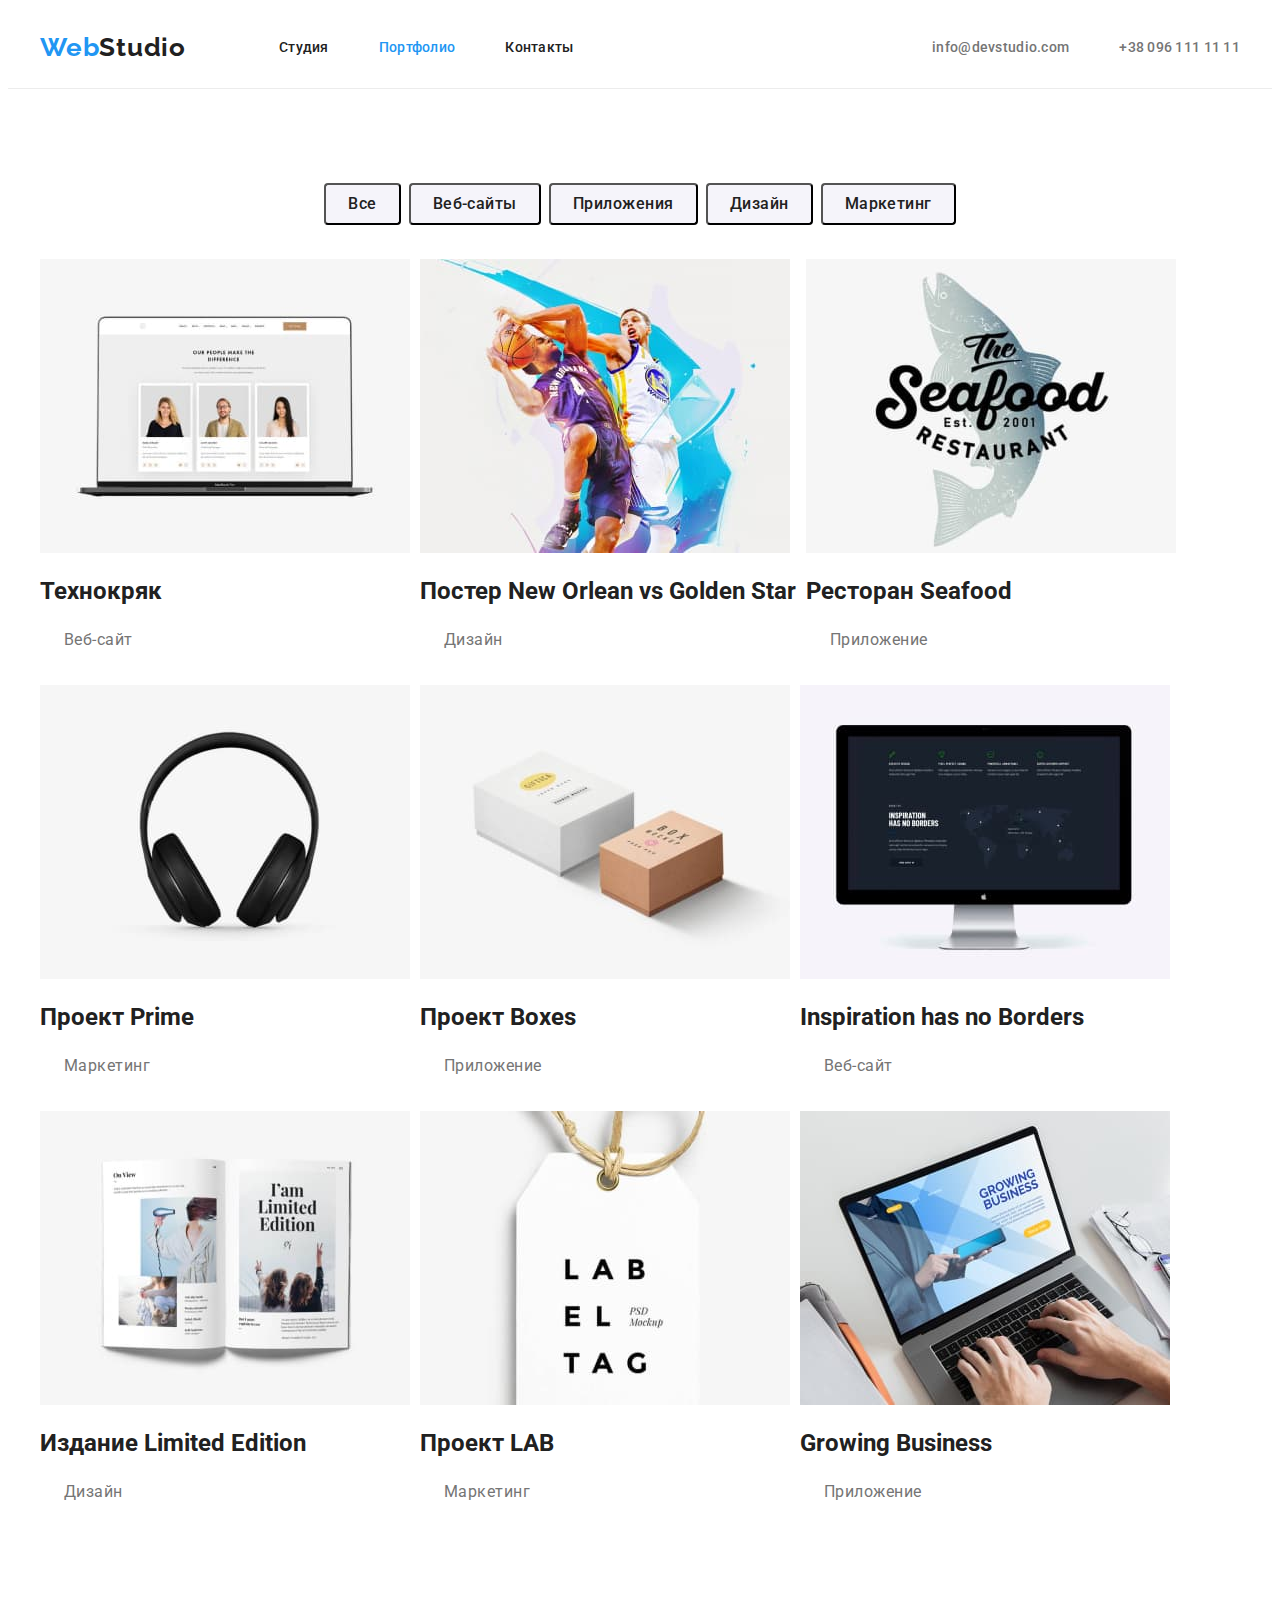
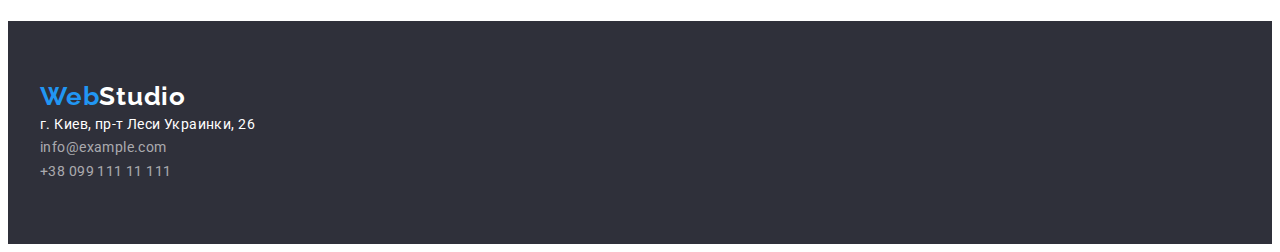
==== portfolio.html @ b8b25bc4 "Homework-03" ====
<!DOCTYPE html>
<html lang="ru">
<head>
    <meta charset="UTF-8">
    <meta http-equiv="X-UA-Compatible" content="IE=edge">
    <meta name="viewport" content="width=device-width, initial-scale=1.0">
    <title>Document</title>
    <link rel="preconnect" href="https://fonts.googleapis.com">
    <link rel="preconnect" href="https://fonts.gstatic.com" crossorigin>
    <link
        href="https://fonts.googleapis.com/css2?family=Montserrat:wght@400;700&family=Oleo+Script&family=Raleway:wght@700&family=Roboto:ital,wght@0,500;0,900;1,400;1,700&display=swap"
        rel="stylesheet">
    <link rel="stylesheet" href="https://cdnjs.cloudflare.com/ajax/libs/modern-normalize/1.1.0/modern-normalize.min.css"
        integrity="sha512-wpPYUAdjBVSE4KJnH1VR1HeZfpl1ub8YT/NKx4PuQ5NmX2tKuGu6U/JRp5y+Y8XG2tV+wKQpNHVUX03MfMFn9Q=="
        crossorigin="anonymous" referrerpolicy="no-referrer" />
    <link rel="stylesheet" href="./css/styles.css" />
</head>

<body>
    <header class="page-header">
        <div class="container main-nav">
            <nav class="main-nav">
                <a href="https://webstudio.com" class="header-logo">
                    <span>Web</span>Studio
                </a>
    
                <ul class="site-nav list">
                    <li class="item"><a href="./index.html" class="link">Cтудия</a></li>
                    <li class="item"><a href="" class="link current">Портфолио</a></li>
                    <li class="item"><a href="" class="link">Контакты</a></li>
                </ul>
            </nav>
            <ul class="auth-nav list">
                <li class="item"><a href="" class="link">info@devstudio.com</a></li>
                <li class="item"><a href="" class="link">+38 096 111 11 11</a></li>
            </ul>
        </div>
    </header>
    <main>
        <section class="filters">
            <div class="container">
            <h1 class="empty-title">Портфолио</h1>
            <ul class="filters-list">
                <li class="filters-item"><button type="button" class="filter">Все</button></li>
                <li class="filters-item"><button type="button" class="filter">Веб-сайты</button></li>
                <li class="filters-item"><button type="button" class="filter">Приложения</button></li>
                <li class="filters-item"><button type="button" class="filter">Дизайн</button></li>
                <li class="filters-item"><button type="button" class="filter">Маркетинг</button></li>
            </ul>
            </div>
        </section>    

        <section class="portfolio">  
            <div class="container">
            <ul class="card-set">
                <li class="portfolio-cards">
                    <a href=""><img src="./images2/img1.jpg" alt="Работа с ноутбуком" height="294" width="370" /></a>
                    <h2 class="portfolio-title">Технокряк</h2>
                    <p class="portfolio-text">Веб-сайт</p>
                </li>
                <li class="portfolio-cards">
                    <a href=""><img src="./images2/img2.jpg" alt="Баскетболисты" height="294" width="370" /></a>
                    <h2 class="portfolio-title">Постер New Orlean vs Golden Star</h2>
                    <p class="portfolio-text">Дизайн</p>
                </li>
                <li class="portfolio-cards">
                    <a href=""><img src="./images2/img3.jpg" alt="Эмблема ресторана" height="294" width="370" /></a>
                    <h2 class="portfolio-title">Ресторан Seafood</h2>
                    <p class="portfolio-text">Приложение</p>
                </li>
                <li class="portfolio-cards">
                    <a href=""><img src="./images2/img4.jpg" alt="Наушники" height="294" width="370" /></a>
                    <h2 class="portfolio-title">Проект Prime</h2>
                    <p class="portfolio-text">Маркетинг</p>
                </li>
                <li class="portfolio-cards">
                    <a href=""><img src="./images2/img5.jpg" alt="Коробки" height="294" width="370" /></a>
                    <h2 class="portfolio-title">Проект Boxes</h2>
                    <p class="portfolio-text">Приложение</p>
                </li>
                <li class="portfolio-cards">
                    <a href=""><img src="./images2/img6.jpg" alt="Монитор" height="294" width="370" /></a>
                    <h2 class="portfolio-title">Inspiration has no Borders</h2>
                    <p class="portfolio-text">Веб-сайт</p>
                </li>
                <li class="portfolio-cards">
                    <a href=""><img src="./images2/img7.jpg" alt="Книги" height="294" width="370" /></a>
                    <h2 class="portfolio-title">Издание Limited Edition</h2>
                    <p class="portfolio-text">Дизайн</p>
                </li>
                <li class="portfolio-cards">
                    <a href=""><img src="./images2/img8.jpg" alt="Табличка" height="294" width="370" /></a>
                    <h2 class="portfolio-title">Проект LAB</h2>
                    <p class="portfolio-text">Маркетинг</p>
                </li>
                <li class="portfolio-cards">
                    <a href=""><img src="./images2/img9.jpg" alt="Работа с ноутбуком" height="294" width="370" /></a>
                    <h2 class="portfolio-title">Growing Business</h2>
                    <p class="portfolio-text">Приложение</p>
                </li>
            </ul>
            </div>
        </section>
    </main>

    <footer class="footer list">
        <div class="container">
            <a href="https://webstudio.com" class="footer-logo">
                <span>Web</span>Studio
            </a>
            <address>
                <ul class="footer-auth-nav">
                    <li><a href="https://goo.gl/maps/1PGQHDeKXCLK9trN8" class="link">г. Киев, пр-т Леси Украинки, 26</a>
                    </li>
                    <li><a href="mailto:info@example.com" class="link-footer">info@example.com</a></li>
                    <li><a href="tel:+3809911111111" class="link-footer">+38 099 111 11 111</a></li>
                </ul>
            </address>
        </div>
    </footer>
</body>
</html>
---- css/styles.css ----
:root {
  --primary-text-color: #212121;
  --primary-white-color: #ffffff;
  --accent-color: #2196f3;
}

body {
  background-color: var(--primary-white-color);
  color: var(--primary-text-color);
  font-family: Roboto, sans-serif;
}

.list {
  padding: 0;
  margin: 0;
}
.container {
  padding-left: 15px;
  padding-right: 15px;
  width: 1200px;
  margin-left: auto;
  margin-right: auto;
}

ul {
  padding-left: 0;
  margin-top: 0;
  margin-bottom: 0;
  list-style: none;
  text-decoration: none;
}

.page-header {
  border-bottom: 1px solid #ececec;
}

.main-nav {
  display: flex;
  align-items: center;
}

.header-logo {
  margin-right: 93px;
  padding-top: 24px;
  padding-bottom: 25px;
  font-style: normal;
  font-weight: bold;
  font-size: 26px;
  line-height: 1.2;
  letter-spacing: 0.03em;
  color: var(--primary-text-color);
  font-family: Raleway, sans-serif;
  text-decoration: none;
}

.footer-logo {
  padding-top: 60px;
  margin-bottom: 20px;
  font-style: normal;
  font-weight: bold;
  font-size: 26px;
  line-height: 1.2;
  letter-spacing: 0.03em;
  color: #ffffff;
  font-family: Raleway, sans-serif;
  text-decoration: none;
}
.header-logo:hover,
.header-logo:focus {
  font-size: 26px;
}

.footer-logo:hover,
.footer-logo:focus {
  font-size: 26px;
}
span {
  color: #2196f3;
}

.site-nav {
  display: flex;
}
.site-nav .item:not(:last-child) {
  margin-right: 50px;
}

.site-nav .link {
  display: block;
  padding-top: 32px;
  padding-bottom: 32px;
  font-style: normal;
  font-weight: 500;
  font-size: 14px;
  line-height: 1.14;
  letter-spacing: 0.02em;
  color: var(--primary-text-color);
  text-decoration: none;
}

.site-nav .link.current {
  color: #2196f3;
}

.auth-nav {
  display: flex;
  margin-left: auto;
}

.auth-nav .item:not(:last-child) {
  margin-right: 50px;
}

.auth-nav .link {
  display: block;
  padding-top: 32px;
  padding-bottom: 32px;
  font-style: normal;
  font-weight: 500;
  font-size: 14px;
  line-height: 1.14;
  letter-spacing: 0.02em;
  color: #757575;
  text-decoration: none;
}

.site-nav .link:hover,
.site-nav .link:focus {
  color: var(--accent-color);
}

.auth-nav .link:hover,
.auth-nav .link:focus {
  color: var(--accent-color);
}

.hero {
  padding-bottom: 200px;
  text-align: center;
  background-color: #2f303a;
}

.hero-title {
  padding-top: 200px;
  margin-top: 0;
  margin-bottom: 30px;
  margin-left: auto;
  margin-right: auto;
  width: 709.5px;
  font-style: normal;
  font-weight: 900;
  font-size: 44px;
  line-height: 1.4;
  text-align: center;
  letter-spacing: 0.06em;
  text-transform: uppercase;
  color: var(--primary-white-color);
}
.button {
  margin-left: auto;
  margin-right: auto;
  border-radius: 4px;
  padding: 11px 32.62px;
  min-width: 203.88px;
  font-style: normal;
  font-weight: bold;
  font-size: 16px;
  line-height: 1.9;
  display: flex;
  text-align: center;
  letter-spacing: 0.06em;
  background-color: #2196f3;
  color: var(--primary-white-color);
}

.info {
  padding-top: 94px;
  padding-bottom: 94px;
}

.info-list {
  display: flex;
}

.info-item:not(:last-child) {
  margin-right: 30px;
}

.info-title {
  padding: 0;
  margin-top: 0;
  margin-bottom: 10px;
  font-style: normal;
  font-weight: bold;
  font-size: 14px;
  line-height: 1.14;
  letter-spacing: 0.03em;
  text-transform: uppercase;
}

.info-text {
  margin-top: 0;
  font-style: normal;
  font-weight: normal;
  font-size: 14px;
  line-height: 1, 7;
  letter-spacing: 0.03em;
  color: #757575;
}

.works {
  padding-bottom: 94px;
}

.images-list {
  display: flex;
}

.images-item:not(:last-child) {
  margin-right: 30px;
}

.team {
  padding-top: 94px;
  padding-bottom: 94px;
  background-color: #f5f4fa;
}

.works-title,
.team-title {
  margin-top: 0;
  margin-bottom: 50px;
  font-style: normal;
  font-weight: bold;
  font-size: 36px;
  line-height: 1.2;
  text-align: center;
  letter-spacing: 0.03em;
}

.team-name {
  margin-top: 0;
  margin-bottom: 10px;
  padding-top: 30px;
  font-style: normal;
  font-weight: 500;
  font-size: 16px;
  line-height: 1.2;
  letter-spacing: 0.03em;
}

.staff {
  display: flex;
}

.team-item {
  flex-basis: calc((100% - 90px) / 4);
  margin-top: 30px;
  background-color: #ffffff;
}

.team-item:not(:last-child) {
  margin-right: 30px;
}

.team-text {
  margin: 0;
  padding-bottom: 30px;
  font-style: normal;
  font-weight: normal;
  font-size: 16px;
  line-height: 1.2;
  letter-spacing: 0.03em;
  color: #757575;
}

.empty-title {
  display: none;
}

.filters {
  padding-top: 94px;
  margin-bottom: 34px;
}

.filters-list {
  display: flex;
  justify-content: center;
}

.filters-item:not(:last-child) {
  margin-right: 8px;
}

.filter {
  display: inline-block;
  border-radius: 4px;
  padding: 6px 22px;
  font-family: Roboto;
  font-style: normal;
  font-weight: 500;
  font-size: 16px;
  line-height: 1.6;
  text-align: center;
  letter-spacing: 0.03em;
  background-color: #f5f4fa;
  color: #212121;
}

.filter:hover,
.filter:focus {
  background-color: #2196f3;
  color: #ffffff;
}

.portfolio {
  padding-bottom: 94px;
}

.card-set {
  display: flex;
  flex-wrap: wrap;
  margin-left: -10px;
  margin-bottom: -10px;
}

.portfolio-cards {
  margin-left: 10px;
  flex-basis: calc(100% / 3 -10px);
  padding-top: 0;
  margin-bottom: 10px;
}

.portfolio-titel {
  margin-top: 0;
  margin-bottom: 4px;
  padding-top: 20px;
  padding-left: 24px;
  font-style: normal;
  font-weight: bold;
  font-size: 18px;
  line-height: 2;
  letter-spacing: 0.06em;
}

.portfolio-text {
  margin-top: 0;
  margin-bottom: 0;
  padding-bottom: 20px;
  padding-left: 24px;
  font-style: normal;
  font-weight: normal;
  font-size: 16px;
  line-height: 1.9;
  letter-spacing: 0.03em;
  color: #757575;
}

.footer {
  padding-top: 60px;
  padding-bottom: 60px;
  background-color: #2f303a;
}

.footer .logo {
  margin-bottom: 20px;
  font-style: normal;
  font-weight: bold;
  font-size: 26px;
  line-height: 1.2;
  letter-spacing: 0.03em;
  color: #ffffff;
}

.footer-auth-nav .link {
  font-style: normal;
  font-weight: normal;
  font-size: 14px;
  line-height: 1.7;
  letter-spacing: 0.03em;
  color: #ffffff;
  text-decoration: none;
}

.link-footer {
  font-style: normal;
  font-weight: normal;
  font-size: 14px;
  line-height: 1.7;
  letter-spacing: 0.03em;
  color: rgba(255, 255, 255, 0.6);
  text-decoration: none;
}

.footer-auth-nav .link:hover,
.footer-auth-nav .link:focus {
  color: var(--accent-color);
}

.link-footer:hover,
.link-footer:focus {
  color: var(--accent-color);
}
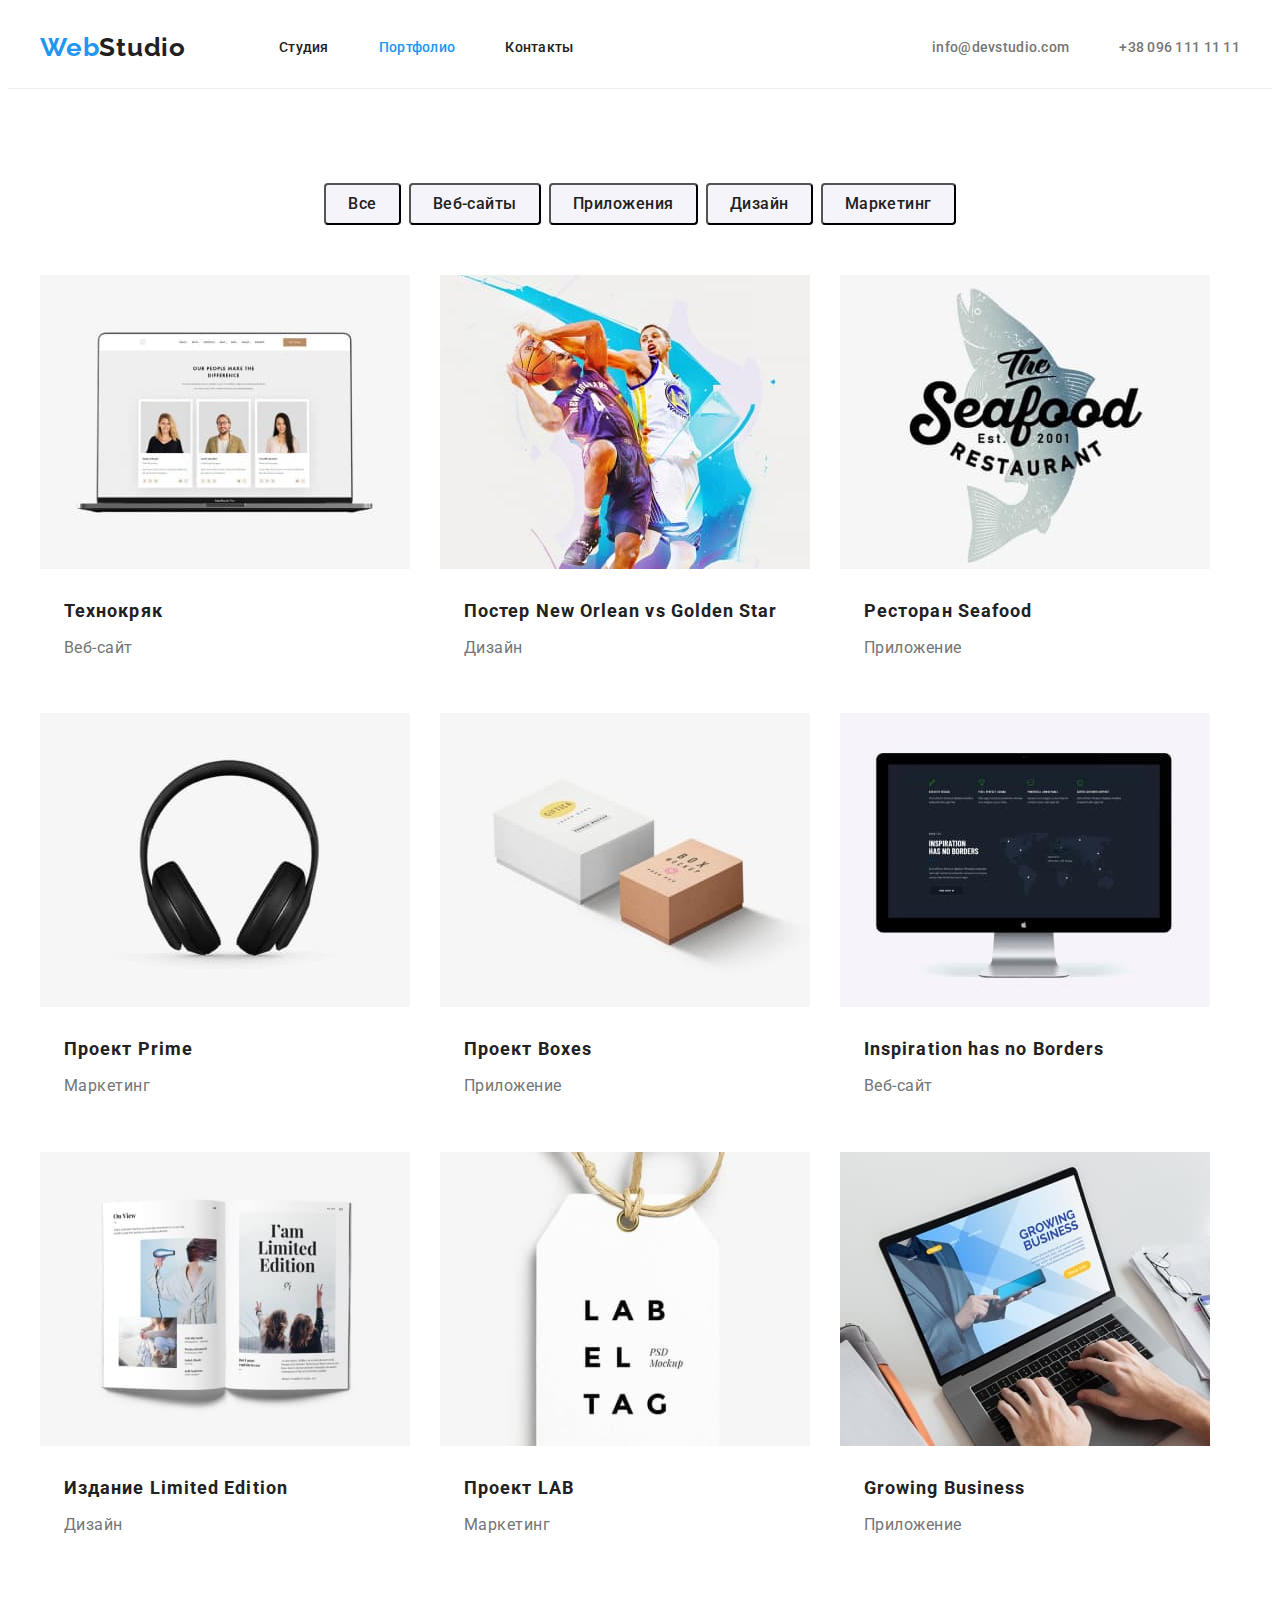
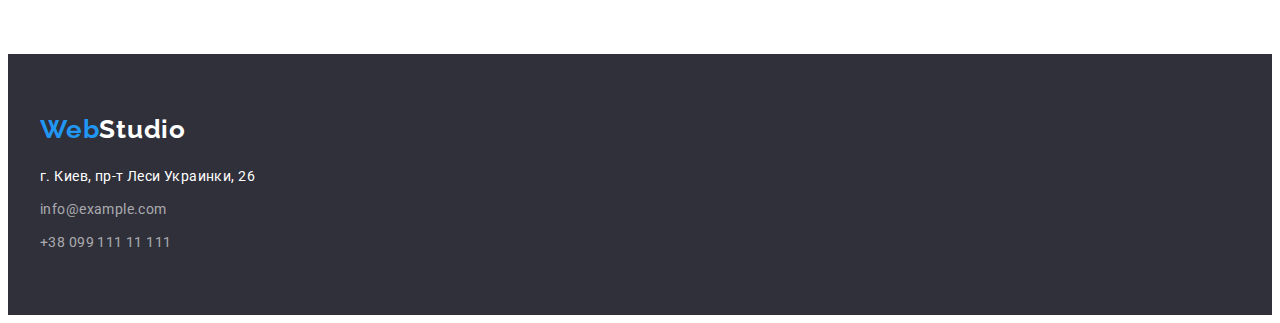
==== commit 8153af09: "update-homework-3" ====
--- a/portfolio.html
+++ b/portfolio.html
@@ -7,8 +7,7 @@
     <title>Document</title>
     <link rel="preconnect" href="https://fonts.googleapis.com">
     <link rel="preconnect" href="https://fonts.gstatic.com" crossorigin>
-    <link
-        href="https://fonts.googleapis.com/css2?family=Montserrat:wght@400;700&family=Oleo+Script&family=Raleway:wght@700&family=Roboto:ital,wght@0,500;0,900;1,400;1,700&display=swap"
+    <link href="https://fonts.googleapis.com/css2?family=Raleway:wght@700&family=Roboto:wght@400;500;700;900&display=swap"
         rel="stylesheet">
     <link rel="stylesheet" href="https://cdnjs.cloudflare.com/ajax/libs/modern-normalize/1.1.0/modern-normalize.min.css"
         integrity="sha512-wpPYUAdjBVSE4KJnH1VR1HeZfpl1ub8YT/NKx4PuQ5NmX2tKuGu6U/JRp5y+Y8XG2tV+wKQpNHVUX03MfMFn9Q=="
@@ -37,7 +36,7 @@
         </div>
     </header>
     <main>
-        <section class="filters">
+        <section class="portfolio">
             <div class="container">
             <h1 class="empty-title">Портфолио</h1>
             <ul class="filters-list">
@@ -47,10 +46,8 @@
                 <li class="filters-item"><button type="button" class="filter">Дизайн</button></li>
                 <li class="filters-item"><button type="button" class="filter">Маркетинг</button></li>
             </ul>
-            </div>
-        </section>    
+            </div>   
 
-        <section class="portfolio">  
             <div class="container">
             <ul class="card-set">
                 <li class="portfolio-cards">
@@ -110,10 +107,10 @@
             </a>
             <address>
                 <ul class="footer-auth-nav">
-                    <li><a href="https://goo.gl/maps/1PGQHDeKXCLK9trN8" class="link">г. Киев, пр-т Леси Украинки, 26</a>
+                    <li class="link-item"><a href="https://goo.gl/maps/1PGQHDeKXCLK9trN8" class="link">г. Киев, пр-т Леси Украинки, 26</a>
                     </li>
-                    <li><a href="mailto:info@example.com" class="link-footer">info@example.com</a></li>
-                    <li><a href="tel:+3809911111111" class="link-footer">+38 099 111 11 111</a></li>
+                    <li class="link-item"><a href="mailto:info@example.com" class="link-footer">info@example.com</a></li>
+                    <li class="link-item"><a href="tel:+3809911111111" class="link-footer">+38 099 111 11 111</a></li>
                 </ul>
             </address>
         </div>
--- a/css/styles.css
+++ b/css/styles.css
@@ -54,7 +54,7 @@
 }
 
 .footer-logo {
-  padding-top: 60px;
+  display: block;
   margin-bottom: 20px;
   font-style: normal;
   font-weight: bold;
@@ -135,13 +135,13 @@
 }
 
 .hero {
+  padding-top: 200px;
   padding-bottom: 200px;
   text-align: center;
   background-color: #2f303a;
 }
 
 .hero-title {
-  padding-top: 200px;
   margin-top: 0;
   margin-bottom: 30px;
   margin-left: auto;
@@ -203,7 +203,7 @@
   font-style: normal;
   font-weight: normal;
   font-size: 14px;
-  line-height: 1, 7;
+  line-height: 1.7;
   letter-spacing: 0.03em;
   color: #757575;
 }
@@ -214,6 +214,10 @@
 
 .images-list {
   display: flex;
+}
+
+.info-item {
+  min-width: 270px;
 }
 
 .images-item:not(:last-child) {
@@ -241,7 +245,6 @@
 .team-name {
   margin-top: 0;
   margin-bottom: 10px;
-  padding-top: 30px;
   font-style: normal;
   font-weight: 500;
   font-size: 16px;
@@ -265,7 +268,6 @@
 
 .team-text {
   margin: 0;
-  padding-bottom: 30px;
   font-style: normal;
   font-weight: normal;
   font-size: 16px;
@@ -274,18 +276,32 @@
   color: #757575;
 }
 
+.item-text {
+  padding-top: 30px;
+  padding-bottom: 30px;
+  text-align: center;
+}
+
+.link-footer {
+  padding-top: 0;
+}
+.footer-auth-nav > li {
+  display: block;
+  margin-bottom: 9px;
+}
+
+.link-item:last-child {
+  margin-bottom: 0;
+}
+
 .empty-title {
   display: none;
 }
 
-.filters {
-  padding-top: 94px;
-  margin-bottom: 34px;
-}
-
 .filters-list {
   display: flex;
   justify-content: center;
+  margin-bottom: 50px;
 }
 
 .filters-item:not(:last-child) {
@@ -314,24 +330,25 @@
 }
 
 .portfolio {
+  padding-top: 94px;
   padding-bottom: 94px;
 }
 
 .card-set {
   display: flex;
   flex-wrap: wrap;
-  margin-left: -10px;
-  margin-bottom: -10px;
+  margin-left: -30px;
+  margin-bottom: -30px;
 }
 
 .portfolio-cards {
-  margin-left: 10px;
-  flex-basis: calc(100% / 3 -10px);
+  margin-left: 30px;
+  flex-basis: calc(100% / 3 -30px);
   padding-top: 0;
-  margin-bottom: 10px;
-}
-
-.portfolio-titel {
+  margin-bottom: 30px;
+}
+
+.portfolio-title {
   margin-top: 0;
   margin-bottom: 4px;
   padding-top: 20px;
